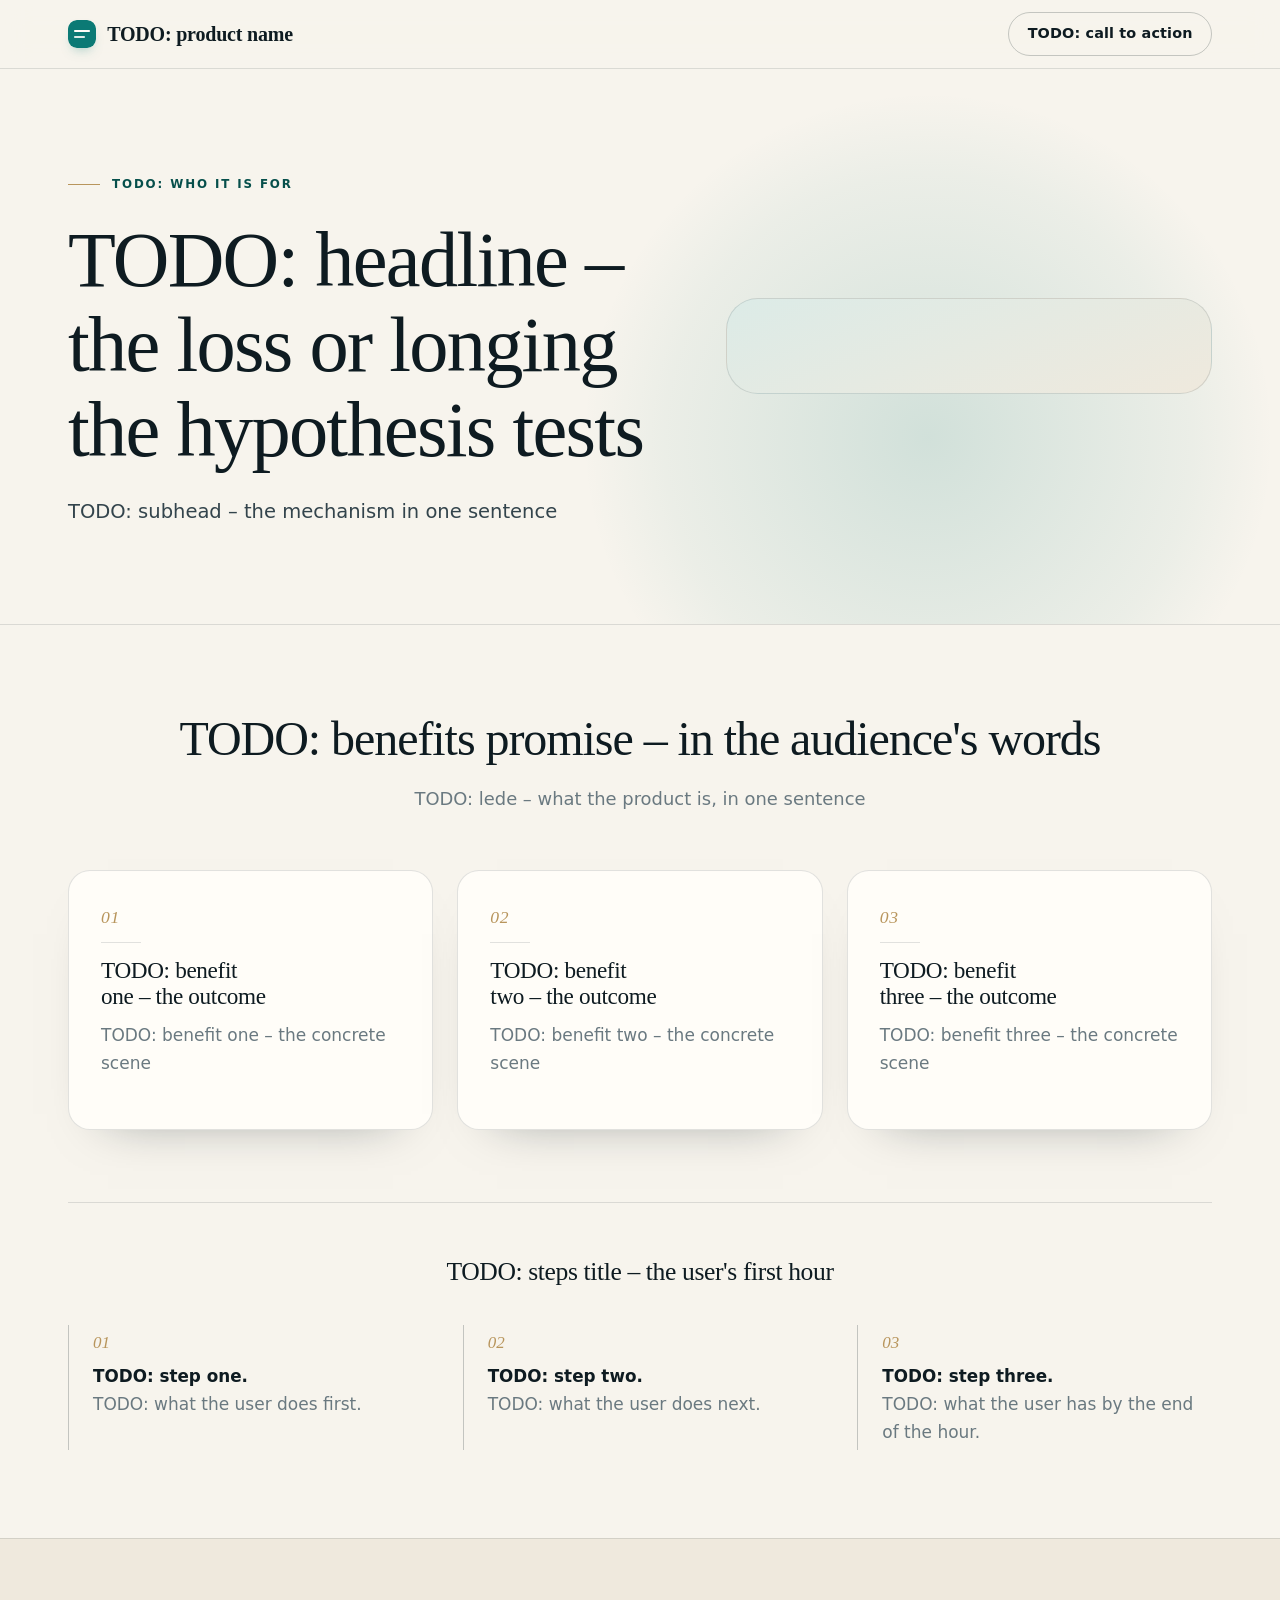
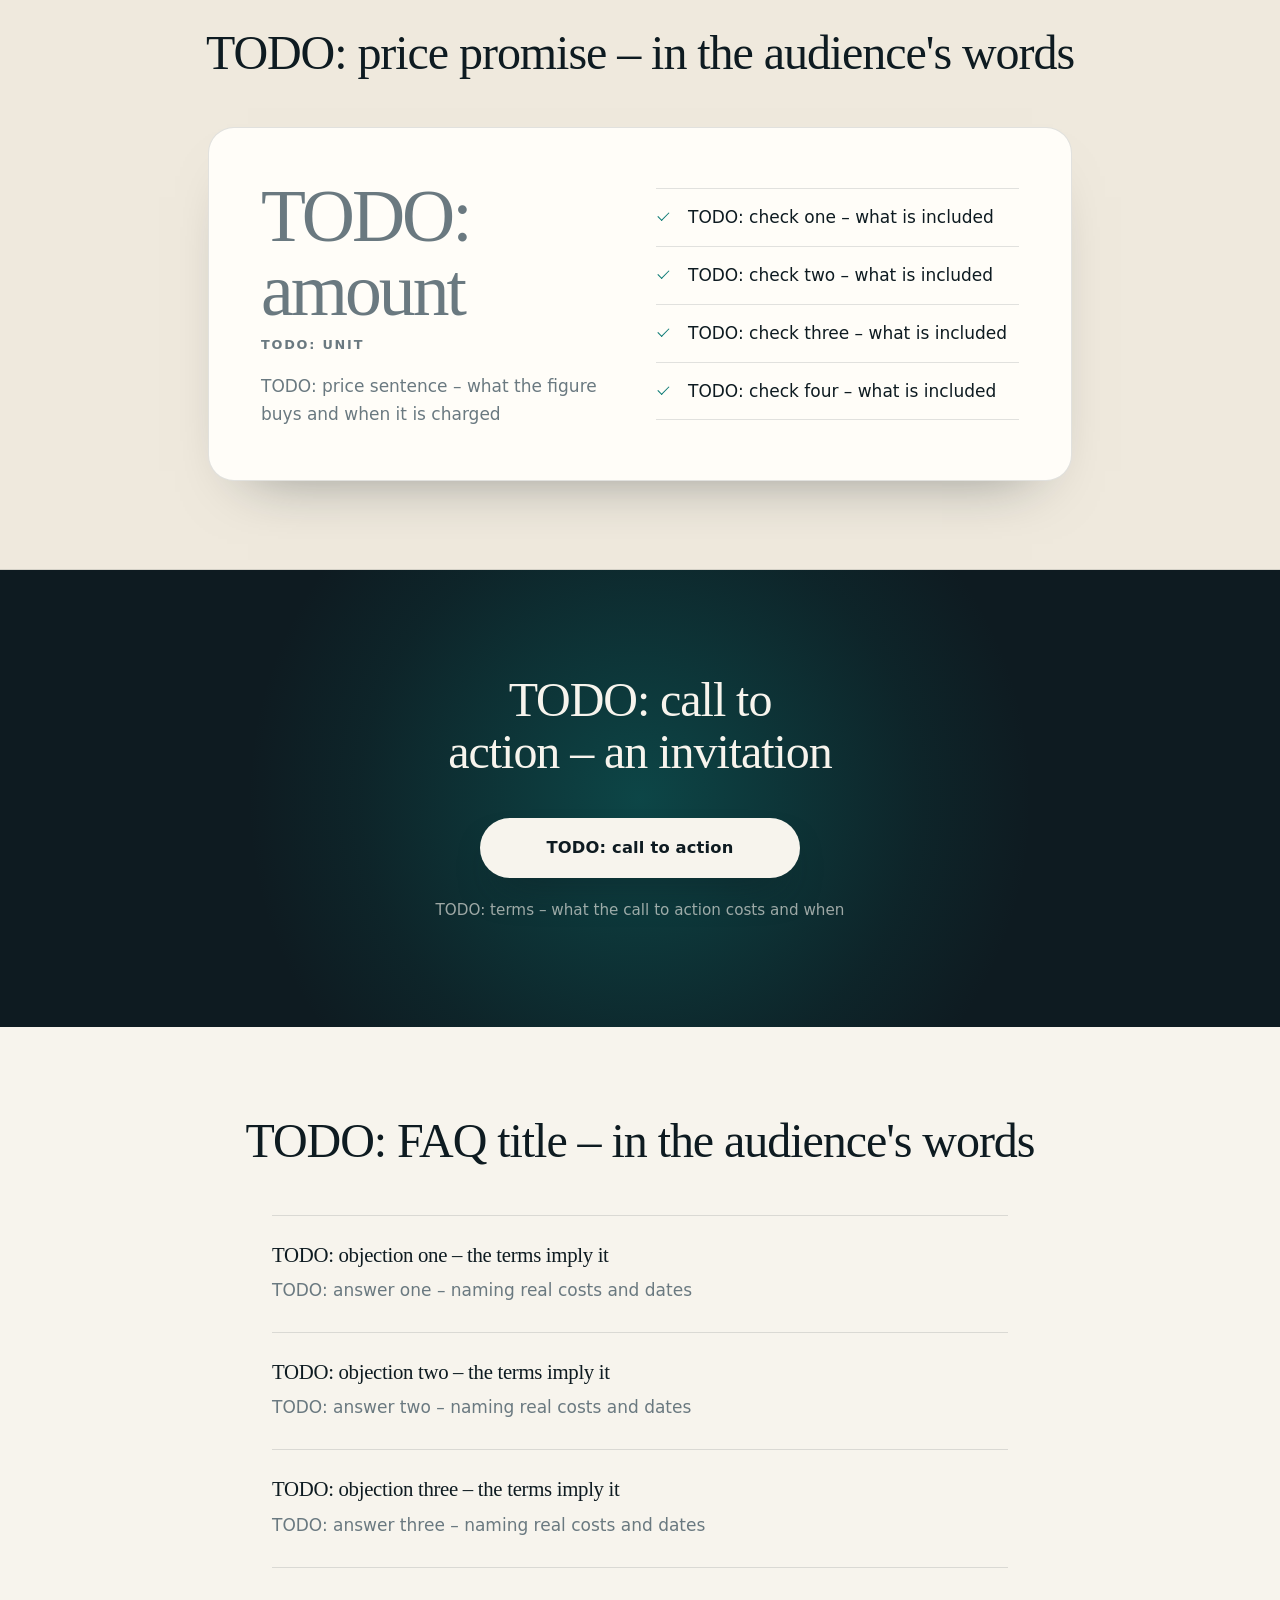
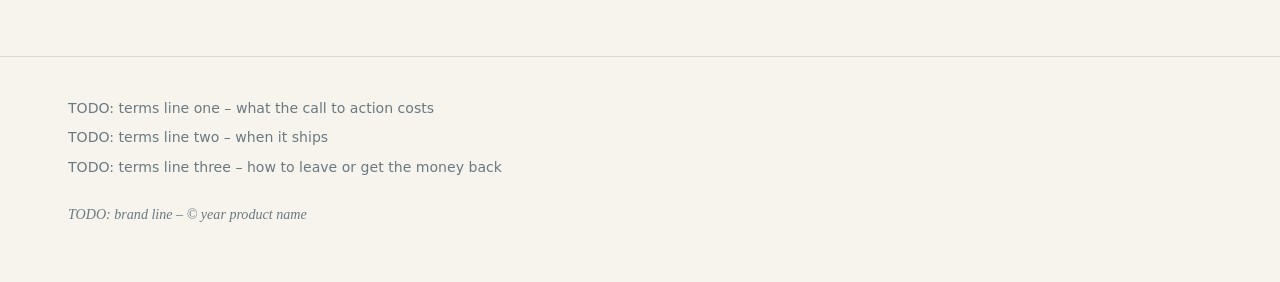
==== skills/add-landing-page/templates/index.html @ 7ed4544f "feat: made add-landing-page scaffold a designed page and hand off to refine-landing-page - the boile" ====
<!doctype html>
<html lang="en">
<head>
<meta charset="utf-8">
<meta name="viewport" content="width=device-width, initial-scale=1">
<title>TODO: headline</title>
<meta property="og:title" content="TODO: headline">
<meta property="og:description" content="TODO: subhead – the mechanism in one sentence">
<meta property="og:type" content="website">
<style>
  :root {
    /* TODO: look */
    --surface: #f7f4ed;
    --surface-deep: #efe9dd;
    --panel: #fffdf8;
    --ink: #0e1b21;
    --ink-soft: #33444c;
    --muted: #6a7980;
    --line: rgba(14, 27, 33, 0.12);
    --line-strong: rgba(14, 27, 33, 0.22);
    --accent: #0b7a75;
    --accent-deep: #064f4b;
    --accent-mist: #dcebe7;
    --gold: #b8955c;
    --serif: "New York", ui-serif, "Iowan Old Style", "Palatino Linotype", Palatino, Georgia, serif;
  }
  * { box-sizing: border-box; }
  html { scroll-behavior: smooth; }
  body {
    margin: 0;
    font-family: system-ui, -apple-system, "Segoe UI", Roboto, sans-serif;
    font-size: 17px;
    line-height: 1.65;
    color: var(--ink);
    background: var(--surface);
    -webkit-font-smoothing: antialiased;
    text-rendering: optimizeLegibility;
  }
  ::selection { background: var(--accent-mist); color: var(--ink); }
  :focus-visible { outline: 2px solid var(--accent); outline-offset: 3px; }
  .wrap { max-width: 74rem; margin: 0 auto; padding: 0 1.25rem; }
  h1, h2, h3 { margin: 0; font-family: var(--serif); font-weight: 500; line-height: 1.08; letter-spacing: -0.022em; text-wrap: balance; }
  h1 { font-size: clamp(2.7rem, 6.2vw, 4.9rem); }
  h2 { font-size: clamp(2rem, 4.2vw, 3rem); text-align: center; }
  h3 { font-size: 1.45rem; letter-spacing: -0.015em; }
  p { margin: 0; }
  .eyebrow { display: inline-flex; align-items: center; gap: 0.75rem; font-size: 0.74rem; font-weight: 600; letter-spacing: 0.16em; text-transform: uppercase; color: var(--accent-deep); margin-bottom: 1.5rem; }
  .eyebrow::before { content: ""; width: 2rem; height: 1px; background: var(--gold); }

  .top { position: sticky; top: 0; z-index: 10; background: color-mix(in srgb, var(--surface) 82%, transparent); backdrop-filter: saturate(140%) blur(14px); -webkit-backdrop-filter: saturate(140%) blur(14px); border-bottom: 1px solid var(--line); }
  .bar { display: flex; align-items: center; justify-content: space-between; height: 4.25rem; }
  .brand { display: inline-flex; align-items: center; gap: 0.7rem; font-family: var(--serif); font-weight: 600; font-size: 1.25rem; letter-spacing: -0.01em; color: var(--ink); text-decoration: none; }
  .brand svg { border-radius: 9px; box-shadow: 0 6px 14px -8px color-mix(in srgb, var(--accent) 80%, transparent); }
  .brand svg rect { fill: var(--accent); }
  .brand svg path { stroke: var(--panel); }
  .brand svg path + path { stroke: var(--accent-mist); }

  .button { display: block; padding: 1.05rem 1.9rem; border-radius: 999px; background: var(--ink); color: var(--surface); font-size: 1.02rem; font-weight: 600; letter-spacing: 0.01em; text-align: center; text-decoration: none; box-shadow: 0 14px 30px -16px color-mix(in srgb, var(--ink) 70%, transparent); transition: background 0.2s, transform 0.2s, box-shadow 0.2s; }
  .button:hover { background: var(--accent-deep); transform: translateY(-1px); box-shadow: 0 18px 34px -16px color-mix(in srgb, var(--accent-deep) 70%, transparent); }
  .button.small { display: inline-block; padding: 0.6rem 1.15rem; font-size: 0.9rem; background: transparent; color: var(--ink); border: 1px solid var(--line-strong); box-shadow: none; }
  .button.small:hover { background: var(--ink); color: var(--surface); transform: none; }

  .intro { position: relative; overflow: hidden; padding: 4rem 0 4.5rem; border-bottom: 1px solid var(--line); }
  .intro::before { content: ""; position: absolute; inset: -20% -10% auto auto; width: 60rem; height: 60rem; border-radius: 50%; background: radial-gradient(closest-side, color-mix(in srgb, var(--accent) 16%, transparent), color-mix(in srgb, var(--accent) 5%, transparent) 55%, transparent 72%); pointer-events: none; }
  .intro .wrap { position: relative; display: grid; gap: 3rem; align-items: center; }
  #headline p { font-size: 1.22rem; line-height: 1.6; color: var(--ink-soft); margin-top: 1.5rem; max-width: 31rem; }
  #hero { margin: 0; position: relative; padding: 2.5rem 1rem; }
  #hero::before { content: ""; position: absolute; inset: 0; border-radius: 32px; background: linear-gradient(160deg, var(--accent-mist), var(--surface-deep)); border: 1px solid var(--line); }
  #hero img { position: relative; display: block; width: 100%; max-width: 19rem; height: auto; margin: 0 auto; border-radius: 38px; border: 9px solid var(--ink); box-shadow: 0 50px 90px -40px color-mix(in srgb, var(--ink) 65%, transparent), 0 0 0 1px color-mix(in srgb, var(--panel) 35%, transparent); }
  #hero img.desktop { max-width: 100%; border-radius: 14px; border: 1px solid var(--line); }

  section { padding: 5.5rem 0; }
  .lede { text-align: center; color: var(--muted); font-size: 1.12rem; max-width: 36rem; margin: 1.25rem auto 0; }

  #benefits .grid { display: grid; gap: 1.5rem; margin-top: 3.5rem; }
  .benefit { display: flex; flex-direction: column; background: var(--panel); border: 1px solid var(--line); border-radius: 22px; padding: 2rem 2rem 1.5rem; box-shadow: 0 1px 0 color-mix(in srgb, var(--panel) 80%, transparent) inset, 0 24px 50px -40px color-mix(in srgb, var(--ink) 50%, transparent); }
  .benefit h3 { margin-top: 0.4rem; }
  .benefit p { color: var(--muted); margin-top: 0.75rem; margin-bottom: 1.75rem; }
  .benefit img { display: block; width: 100%; height: 17rem; margin-top: auto; object-fit: cover; object-position: left top; border-radius: 14px; border: 1px solid var(--line); background: var(--surface-deep); }
  .num { align-self: flex-start; font-family: var(--serif); font-style: italic; font-size: 1.1rem; color: var(--gold); letter-spacing: 0.04em; padding-bottom: 0.6rem; margin-bottom: 0.6rem; border-bottom: 1px solid var(--line); min-width: 2.5rem; }

  .steps { margin-top: 4.5rem; padding-top: 3rem; border-top: 1px solid var(--line); text-align: center; }
  .steps-title { font-family: var(--serif); font-size: 1.6rem; letter-spacing: -0.015em; }
  .steps ol { list-style: none; counter-reset: step; padding: 0; margin: 2rem 0 0; display: grid; gap: 1.5rem; text-align: left; }
  .steps li { counter-increment: step; padding: 0.25rem 0 0.25rem 1.5rem; border-left: 1px solid var(--line-strong); color: var(--muted); }
  .steps li::before { content: "0" counter(step); display: block; font-family: var(--serif); font-style: italic; color: var(--gold); margin-bottom: 0.35rem; }
  .steps strong { display: block; color: var(--ink); font-weight: 600; font-size: 1.05rem; }

  #price { background: var(--surface-deep); border-top: 1px solid var(--line); border-bottom: 1px solid var(--line); }
  .price-card { max-width: 54rem; margin: 3rem auto 0; background: var(--panel); border: 1px solid var(--line); border-radius: 26px; padding: 2.5rem; display: grid; gap: 2rem; box-shadow: 0 30px 60px -40px color-mix(in srgb, var(--ink) 50%, transparent); }
  .price-card .amount { font-family: var(--serif); font-size: 4.6rem; line-height: 1; letter-spacing: -0.04em; }
  .price-card .amount small { display: block; font-family: system-ui, -apple-system, "Segoe UI", Roboto, sans-serif; font-size: 0.8rem; font-weight: 600; letter-spacing: 0.14em; text-transform: uppercase; color: var(--muted); margin-top: 0.75rem; }
  .price-card p { color: var(--muted); }
  .price-main p + p { margin-top: 1.25rem; max-width: 22rem; }
  .checks { list-style: none; padding: 0; margin: 0; display: grid; gap: 0; align-self: center; }
  .checks li { padding: 0.9rem 0 0.9rem 2rem; position: relative; color: var(--ink); border-bottom: 1px solid var(--line); }
  .checks li:first-child { border-top: 1px solid var(--line); }
  .checks li::before { content: ""; position: absolute; left: 0.1rem; top: 1.45rem; width: 0.6rem; height: 0.32rem; border-left: 1.5px solid var(--accent); border-bottom: 1.5px solid var(--accent); transform: rotate(-45deg); }

  #cta { position: relative; overflow: hidden; background: var(--ink); color: var(--surface); text-align: center; padding: 6.5rem 0; }
  #cta::before { content: ""; position: absolute; left: 50%; top: 50%; width: 70rem; height: 70rem; transform: translate(-50%, -50%); border-radius: 50%; background: radial-gradient(closest-side, color-mix(in srgb, var(--accent) 45%, transparent), color-mix(in srgb, var(--accent) 10%, transparent) 50%, transparent 70%); pointer-events: none; }
  #cta .wrap { position: relative; max-width: 40rem; }
  #cta h2 { color: var(--surface); }
  #cta .button { margin: 2.5rem auto 0; max-width: 20rem; background: var(--surface); color: var(--ink); box-shadow: 0 20px 40px -20px color-mix(in srgb, var(--ink) 80%, transparent); }
  #cta .button:hover { background: var(--panel); }
  #cta p { color: color-mix(in srgb, var(--surface) 62%, transparent); margin-top: 1.25rem; font-size: 0.95rem; }

  #faq .list { max-width: 46rem; margin: 3rem auto 0; border-top: 1px solid var(--line); }
  .qa { border-bottom: 1px solid var(--line); padding: 1.75rem 0; }
  .qa h3 { font-size: 1.3rem; }
  .qa p { color: var(--muted); margin-top: 0.6rem; }

  #terms { border-top: 1px solid var(--line); padding: 2.5rem 0 3.5rem; font-size: 0.88rem; color: var(--muted); }
  #terms p + p { margin-top: 0.4rem; }
  #terms p:last-child { margin-top: 1.5rem; font-family: var(--serif); font-style: italic; }

  @media (min-width: 54rem) {
    .intro { padding: 6rem 0; }
    .intro .wrap { grid-template-columns: 1.1fr 0.9fr; gap: 4rem; }
    #hero { padding: 3rem 2rem; }
    #benefits .grid { grid-template-columns: repeat(3, 1fr); align-items: stretch; }
    .steps ol { grid-template-columns: repeat(3, 1fr); gap: 2.5rem; }
    .price-card { grid-template-columns: 1fr 1fr; padding: 3.25rem; }
  }
</style>
<!-- TODO: analytics – paste the snippet here verbatim, or delete this comment. -->
</head>
<body>
<nav class="top" aria-label="Main">
  <div class="wrap bar">
    <a class="brand" href="#headline">
      <svg width="28" height="28" viewBox="0 0 28 28" aria-hidden="true"><rect width="28" height="28" rx="8"/><path d="M7 11h14" fill="none" stroke-width="2.2" stroke-linecap="round"/><path d="M7 17h9" fill="none" stroke-width="2.2" stroke-linecap="round"/></svg>
      TODO: product name
    </a>
    <a class="button small" href="#cta">TODO: call to action</a>
  </div>
</nav>
<div class="intro">
  <div class="wrap">
    <header id="headline">
      <span class="eyebrow">TODO: who it is for</span>
      <h1>TODO: headline – the loss or longing the hypothesis tests</h1>
      <p>TODO: subhead – the mechanism in one sentence</p>
    </header>

    <figure id="hero">
      <!-- TODO: hero screen – &lt;img src="mock-{hero-slug}.png" alt="…"&gt; goes here. -->
    </figure>
  </div>
</div>

<section id="benefits">
  <div class="wrap">
    <h2>TODO: benefits promise – in the audience's words</h2>
    <p class="lede">TODO: lede – what the product is, in one sentence</p>
    <div class="grid">
      <div class="benefit">
        <span class="num">01</span>
        <h3>TODO: benefit one – the outcome</h3>
        <p>TODO: benefit one – the concrete scene</p>
        <!-- TODO: screenshot – &lt;img src="mock-{slug}.png" alt="…"&gt; goes here. -->
      </div>
      <div class="benefit">
        <span class="num">02</span>
        <h3>TODO: benefit two – the outcome</h3>
        <p>TODO: benefit two – the concrete scene</p>
        <!-- TODO: screenshot – &lt;img src="mock-{slug}.png" alt="…"&gt; goes here. -->
      </div>
      <div class="benefit">
        <span class="num">03</span>
        <h3>TODO: benefit three – the outcome</h3>
        <p>TODO: benefit three – the concrete scene</p>
        <!-- TODO: screenshot – &lt;img src="mock-{slug}.png" alt="…"&gt; goes here. -->
      </div>
    </div>
    <div class="steps">
      <p class="steps-title">TODO: steps title – the user's first hour</p>
      <ol>
        <li><strong>TODO: step one.</strong> TODO: what the user does first.</li>
        <li><strong>TODO: step two.</strong> TODO: what the user does next.</li>
        <li><strong>TODO: step three.</strong> TODO: what the user has by the end of the hour.</li>
      </ol>
    </div>
  </div>
</section>

<section id="price">
  <div class="wrap">
    <h2>TODO: price promise – in the audience's words</h2>
    <div class="price-card">
      <div class="price-main">
        <p class="amount">TODO: amount<small>TODO: unit</small></p>
        <p>TODO: price sentence – what the figure buys and when it is charged</p>
      </div>
      <ul class="checks">
        <li>TODO: check one – what is included</li>
        <li>TODO: check two – what is included</li>
        <li>TODO: check three – what is included</li>
        <li>TODO: check four – what is included</li>
      </ul>
    </div>
  </div>
</section>

<section id="cta">
  <div class="wrap">
    <h2>TODO: call to action – an invitation</h2>
    <a class="button" href="">TODO: call to action</a>
    <p>TODO: terms – what the call to action costs and when</p>
  </div>
</section>

<section id="faq">
  <div class="wrap">
    <h2>TODO: FAQ title – in the audience's words</h2>
    <div class="list">
      <div class="qa"><h3>TODO: objection one – the terms imply it</h3><p>TODO: answer one – naming real costs and dates</p></div>
      <div class="qa"><h3>TODO: objection two – the terms imply it</h3><p>TODO: answer two – naming real costs and dates</p></div>
      <div class="qa"><h3>TODO: objection three – the terms imply it</h3><p>TODO: answer three – naming real costs and dates</p></div>
    </div>
  </div>
</section>

<footer id="terms">
  <div class="wrap">
    <p>TODO: terms line one – what the call to action costs</p>
    <p>TODO: terms line two – when it ships</p>
    <p>TODO: terms line three – how to leave or get the money back</p>
    <p>TODO: brand line – © year product name</p>
  </div>
</footer>
</body>
</html>
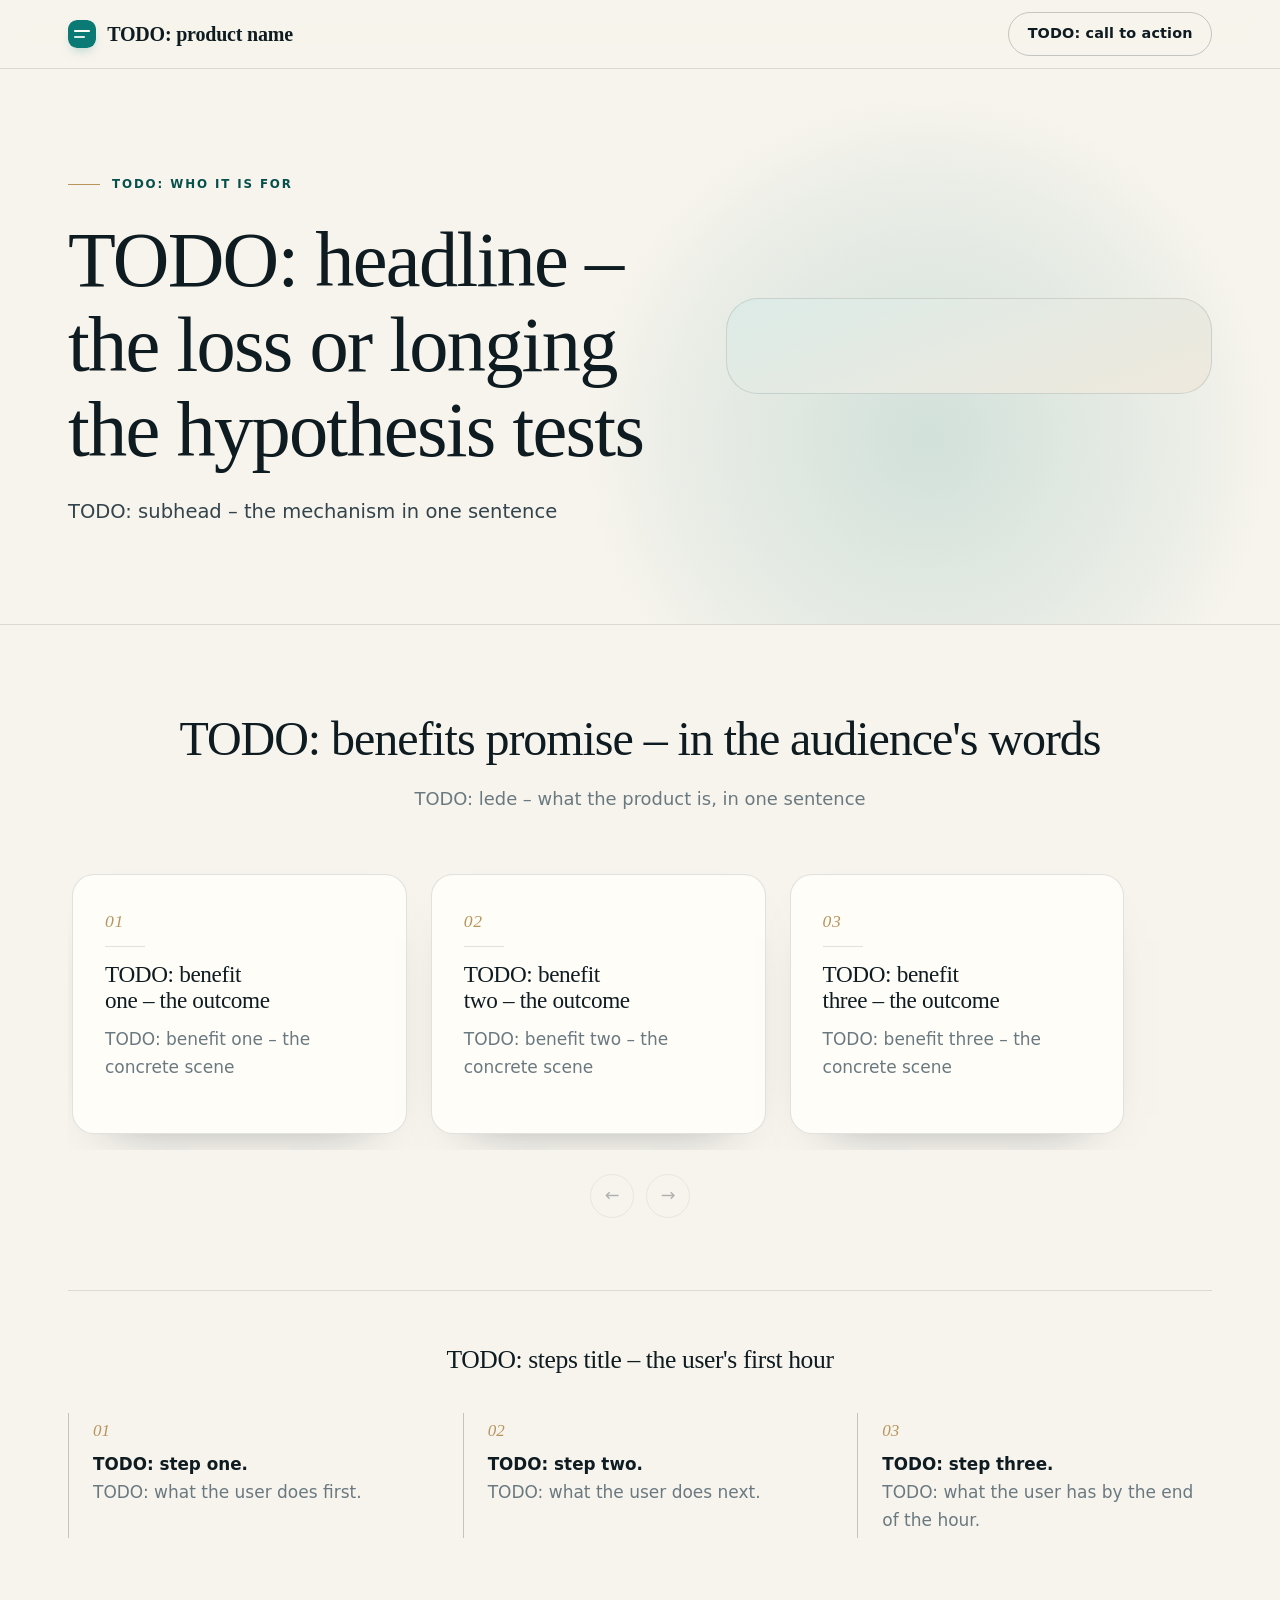
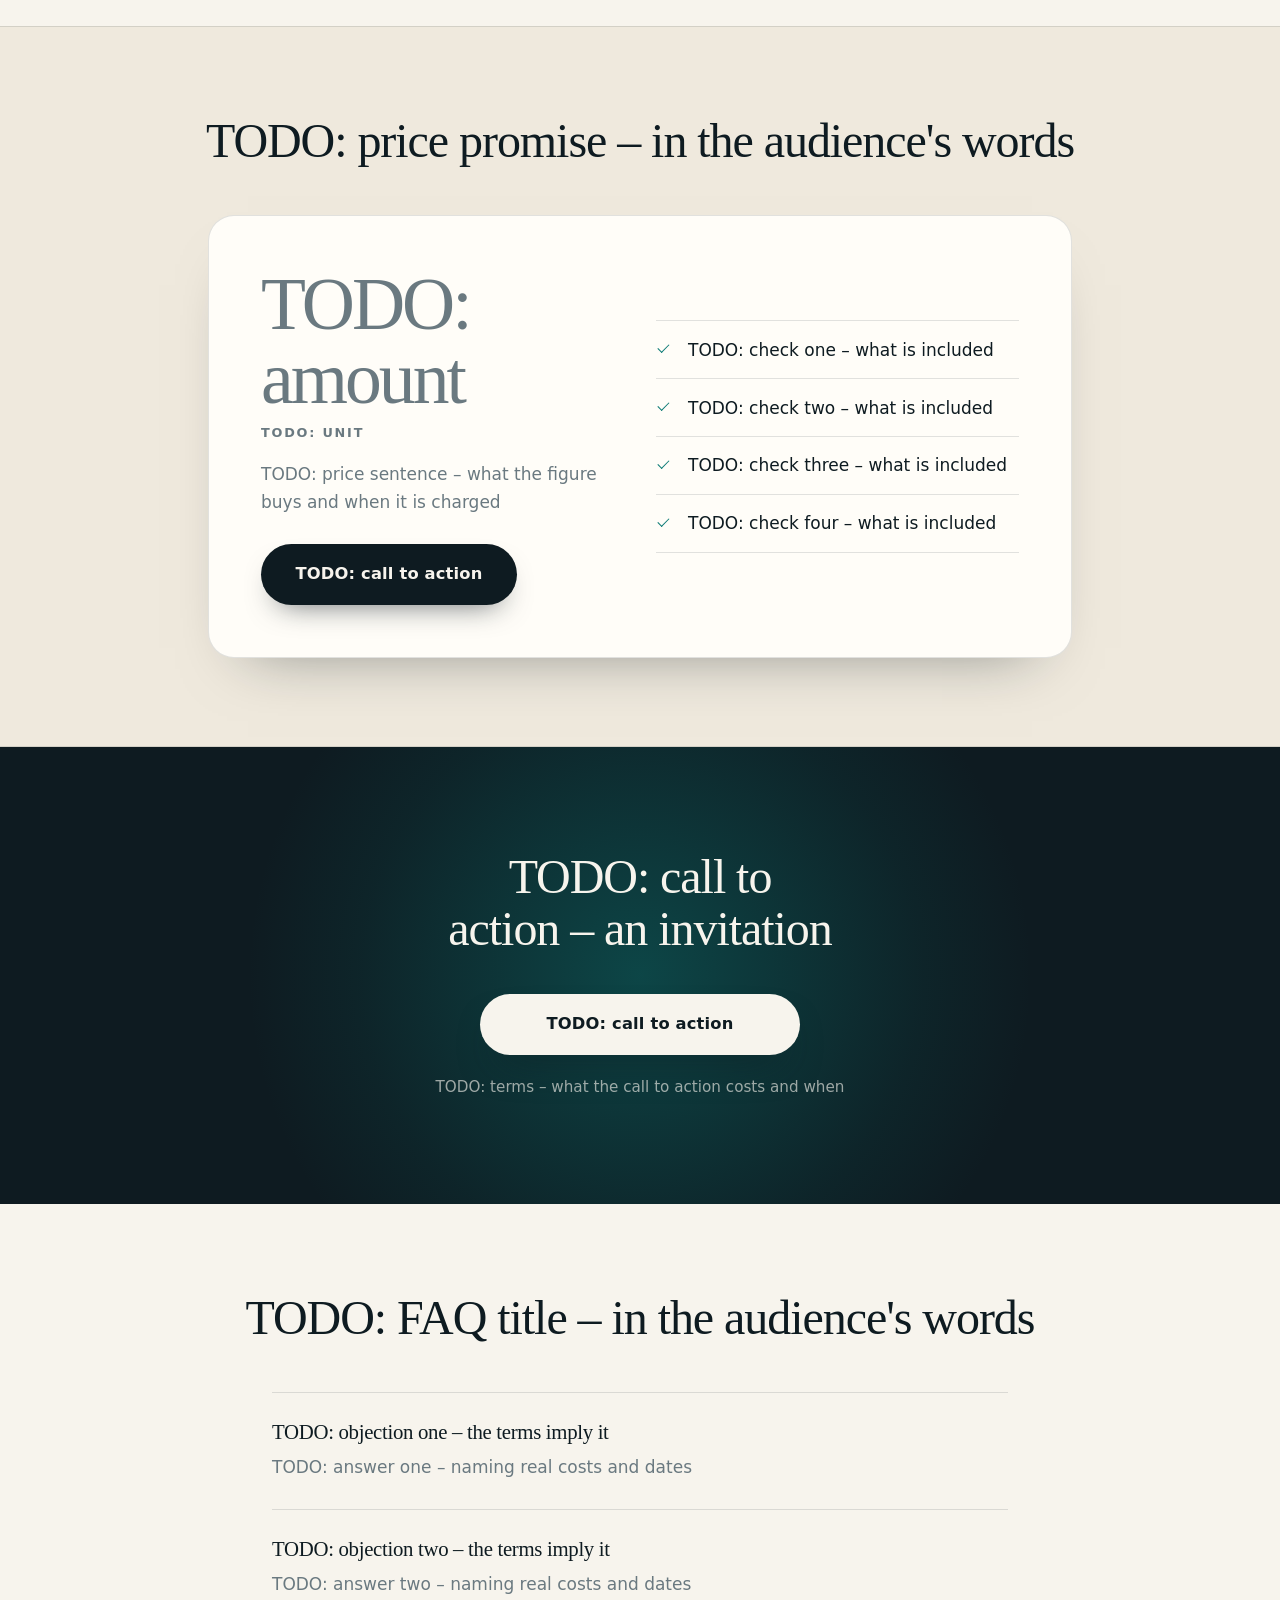
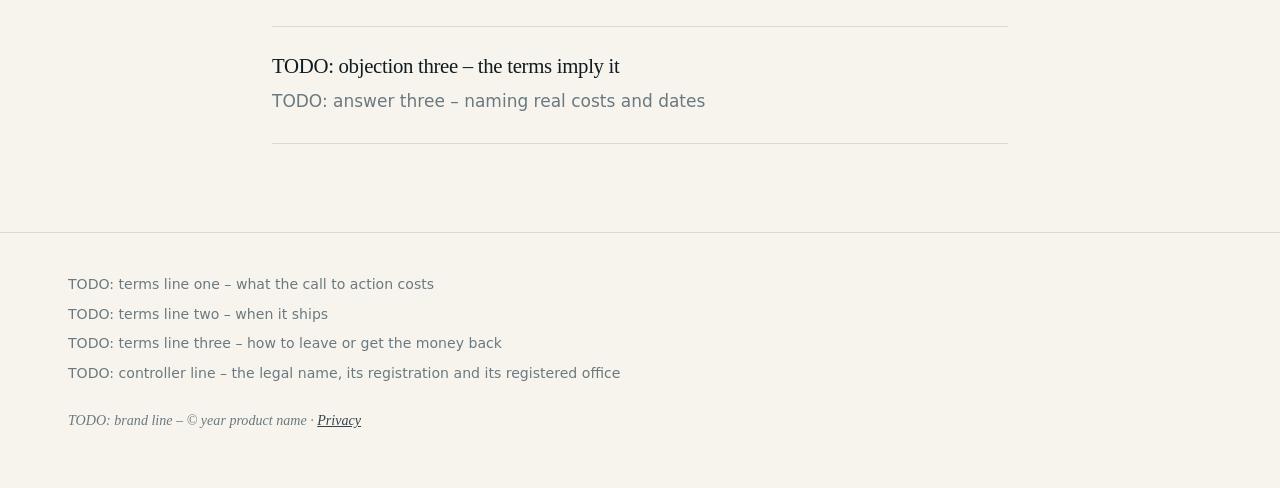
==== commit 9d1281d1: "feat: moved the landing page from github pages to a cloudflare worker - the page template carries a " ====
--- a/skills/add-landing-page/templates/index.html
+++ b/skills/add-landing-page/templates/index.html
@@ -72,7 +72,13 @@
   section { padding: 5.5rem 0; }
   .lede { text-align: center; color: var(--muted); font-size: 1.12rem; max-width: 36rem; margin: 1.25rem auto 0; }
 
-  #benefits .grid { display: grid; gap: 1.5rem; margin-top: 3.5rem; }
+  #benefits .grid { display: grid; grid-auto-flow: column; grid-auto-columns: min(85%, 22rem); gap: 1.5rem; margin-top: 3.5rem; padding: 0.25rem 0.25rem 1rem; overflow-x: auto; scroll-snap-type: x mandatory; scrollbar-width: none; }
+  #benefits .grid::-webkit-scrollbar { display: none; }
+  #benefits .benefit { scroll-snap-align: start; }
+  .carousel-nav { display: flex; justify-content: center; gap: 0.75rem; margin-top: 1.5rem; }
+  .carousel-nav button { width: 2.75rem; height: 2.75rem; border-radius: 50%; border: 1px solid var(--line-strong); background: transparent; color: var(--ink); font: inherit; font-size: 1.1rem; cursor: pointer; transition: background 0.2s, color 0.2s; }
+  .carousel-nav button:hover { background: var(--ink); color: var(--surface); }
+  .carousel-nav button:disabled { opacity: 0.3; cursor: default; background: transparent; color: var(--ink); }
   .benefit { display: flex; flex-direction: column; background: var(--panel); border: 1px solid var(--line); border-radius: 22px; padding: 2rem 2rem 1.5rem; box-shadow: 0 1px 0 color-mix(in srgb, var(--panel) 80%, transparent) inset, 0 24px 50px -40px color-mix(in srgb, var(--ink) 50%, transparent); }
   .benefit h3 { margin-top: 0.4rem; }
   .benefit p { color: var(--muted); margin-top: 0.75rem; margin-bottom: 1.75rem; }
@@ -92,6 +98,7 @@
   .price-card .amount small { display: block; font-family: system-ui, -apple-system, "Segoe UI", Roboto, sans-serif; font-size: 0.8rem; font-weight: 600; letter-spacing: 0.14em; text-transform: uppercase; color: var(--muted); margin-top: 0.75rem; }
   .price-card p { color: var(--muted); }
   .price-main p + p { margin-top: 1.25rem; max-width: 22rem; }
+  .price-main .button { margin-top: 1.75rem; max-width: 16rem; }
   .checks { list-style: none; padding: 0; margin: 0; display: grid; gap: 0; align-self: center; }
   .checks li { padding: 0.9rem 0 0.9rem 2rem; position: relative; color: var(--ink); border-bottom: 1px solid var(--line); }
   .checks li:first-child { border-top: 1px solid var(--line); }
@@ -113,17 +120,35 @@
   #terms { border-top: 1px solid var(--line); padding: 2.5rem 0 3.5rem; font-size: 0.88rem; color: var(--muted); }
   #terms p + p { margin-top: 0.4rem; }
   #terms p:last-child { margin-top: 1.5rem; font-family: var(--serif); font-style: italic; }
+  #terms a, #waitlist a { color: var(--ink-soft); }
+
+  #waitlist { max-width: 26rem; width: calc(100% - 2.5rem); padding: 2.25rem; border: 1px solid var(--line-strong); border-radius: 22px; background: var(--panel); color: var(--ink); }
+  #waitlist::backdrop { background: color-mix(in srgb, var(--surface) 70%, transparent); backdrop-filter: blur(6px); }
+  #waitlist h3 { font-size: 1.6rem; }
+  #waitlist p { color: var(--muted); margin-top: 0.6rem; }
+  #waitlist label { display: block; margin-top: 1.5rem; font-size: 0.85rem; font-weight: 600; color: var(--ink-soft); }
+  #waitlist input { display: block; width: 100%; margin-top: 0.4rem; padding: 0.85rem 1rem; border-radius: 12px; border: 1px solid var(--line-strong); background: var(--surface); color: var(--ink); font: inherit; }
+  #waitlist button { width: 100%; margin-top: 1.25rem; border: 0; cursor: pointer; font: inherit; font-weight: 600; }
+  #waitlist .close { position: absolute; top: 0.75rem; right: 1rem; width: auto; margin: 0; background: none; color: var(--muted); font-size: 1.5rem; }
+  #waitlist .error { color: var(--accent-deep); font-size: 0.9rem; }
+  #waitlist .done { display: none; }
+  #waitlist.sent form { display: none; }
+  #waitlist.sent .done { display: block; }
 
   @media (min-width: 54rem) {
     .intro { padding: 6rem 0; }
     .intro .wrap { grid-template-columns: 1.1fr 0.9fr; gap: 4rem; }
     #hero { padding: 3rem 2rem; }
-    #benefits .grid { grid-template-columns: repeat(3, 1fr); align-items: stretch; }
+    #benefits .grid { grid-auto-columns: calc((100% - 3rem) / 3.25); }
     .steps ol { grid-template-columns: repeat(3, 1fr); gap: 2.5rem; }
     .price-card { grid-template-columns: 1fr 1fr; padding: 3.25rem; }
   }
 </style>
-<!-- TODO: analytics – paste the snippet here verbatim, or delete this comment. -->
+<script>
+  !function(t,e){var o,n,p,r;e.__SV||(window.posthog=e,e._i=[],e.init=function(i,s,a){function g(t,e){var o=e.split(".");2==o.length&&(t=t[o[0]],e=o[1]),t[e]=function(){t.push([e].concat(Array.prototype.slice.call(arguments,0)))}}(p=t.createElement("script")).type="text/javascript",p.crossOrigin="anonymous",p.async=!0,p.src=s.api_host.replace(".i.posthog.com","-assets.i.posthog.com")+"/static/array.js",(r=t.getElementsByTagName("script")[0]).parentNode.insertBefore(p,r);var u=e;for(void 0!==a?u=e[a]=[]:a="posthog",u.people=u.people||[],u.toString=function(t){var e="posthog";return"posthog"!==a&&(e+="."+a),t||(e+=" (stub)"),e},u.people.toString=function(){return u.toString(1)+".people (stub)"},o="init capture register register_once register_for_session unregister unregister_for_session getFeatureFlag getFeatureFlagPayload isFeatureEnabled reloadFeatureFlags updateEarlyAccessFeatureEnrollment getEarlyAccessFeatures on onFeatureFlags onSessionId getSurveys getActiveMatchingSurveys renderSurvey canRenderSurvey getNextSurveyStep identify setPersonProperties group resetGroups setPersonPropertiesForFlags resetPersonPropertiesForFlags setGroupPropertiesForFlags resetGroupPropertiesForFlags reset get_distinct_id getGroups get_session_id get_session_replay_url alias set_config startSessionRecording stopSessionRecording sessionRecordingStarted captureException loadToolbar get_property getSessionProperty createPersonProfile opt_in_capturing opt_out_capturing has_opted_in_capturing has_opted_out_capturing clear_opt_in_out_capturing debug".split(" "),n=0;n<o.length;n++)g(u,o[n]);e._i.push([i,s,a])},e.__SV=1)}(document,window.posthog||[]);
+  // TODO: analytics – the PostHog project key, and the region host: https://eu.i.posthog.com or https://us.i.posthog.com.
+  posthog.init('TODO: project key', { api_host: 'https://eu.i.posthog.com', person_profiles: 'identified_only', persistence: 'memory' });
+</script>
 </head>
 <body>
 <nav class="top" aria-label="Main">
@@ -132,7 +157,7 @@
       <svg width="28" height="28" viewBox="0 0 28 28" aria-hidden="true"><rect width="28" height="28" rx="8"/><path d="M7 11h14" fill="none" stroke-width="2.2" stroke-linecap="round"/><path d="M7 17h9" fill="none" stroke-width="2.2" stroke-linecap="round"/></svg>
       TODO: product name
     </a>
-    <a class="button small" href="#cta">TODO: call to action</a>
+    <a class="button small" href="#waitlist" data-waitlist="nav">TODO: call to action</a>
   </div>
 </nav>
 <div class="intro">
@@ -173,6 +198,10 @@
         <!-- TODO: screenshot – &lt;img src="mock-{slug}.png" alt="…"&gt; goes here. -->
       </div>
     </div>
+    <div class="carousel-nav">
+      <button type="button" data-step="-1" aria-label="Previous benefit">←</button>
+      <button type="button" data-step="1" aria-label="Next benefit">→</button>
+    </div>
     <div class="steps">
       <p class="steps-title">TODO: steps title – the user's first hour</p>
       <ol>
@@ -191,6 +220,7 @@
       <div class="price-main">
         <p class="amount">TODO: amount<small>TODO: unit</small></p>
         <p>TODO: price sentence – what the figure buys and when it is charged</p>
+        <a class="button" href="#waitlist" data-waitlist="price">TODO: call to action</a>
       </div>
       <ul class="checks">
         <li>TODO: check one – what is included</li>
@@ -205,7 +235,7 @@
 <section id="cta">
   <div class="wrap">
     <h2>TODO: call to action – an invitation</h2>
-    <a class="button" href="">TODO: call to action</a>
+    <a class="button" href="#waitlist" data-waitlist="cta">TODO: call to action</a>
     <p>TODO: terms – what the call to action costs and when</p>
   </div>
 </section>
@@ -226,8 +256,69 @@
     <p>TODO: terms line one – what the call to action costs</p>
     <p>TODO: terms line two – when it ships</p>
     <p>TODO: terms line three – how to leave or get the money back</p>
-    <p>TODO: brand line – © year product name</p>
+    <p>TODO: controller line – the legal name, its registration and its registered office</p>
+    <p>TODO: brand line – © year product name · <a href="/privacy">Privacy</a></p>
   </div>
 </footer>
+<dialog id="waitlist" aria-labelledby="waitlist-title">
+  <button class="close" type="button" aria-label="Close">×</button>
+  <form>
+    <h3 id="waitlist-title">TODO: waitlist title – that it is not out yet</h3>
+    <p>TODO: waitlist body – what the sign-up gets and when, in one or two sentences <a href="/privacy">Privacy</a></p>
+    <label for="waitlist-email">Email</label>
+    <input id="waitlist-email" name="email" type="email" autocomplete="email" required>
+    <button class="button" type="submit">Join the waitlist</button>
+    <p class="error" role="alert" hidden>That didn't go through. Check the address and try again.</p>
+  </form>
+  <div class="done">
+    <h3>You're on the list</h3>
+    <p>TODO: waitlist done – what happens next, in one sentence</p>
+  </div>
+</dialog>
+<script>
+  const cards = document.querySelector('#benefits .grid');
+  const [previous, next] = document.querySelectorAll('.carousel-nav button');
+  const updateNav = () => {
+    previous.disabled = cards.scrollLeft <= 1;
+    next.disabled = cards.scrollLeft + cards.clientWidth >= cards.scrollWidth - 1;
+  };
+  [previous, next].forEach(button => button.addEventListener('click', () => {
+    const card = cards.querySelector('.benefit');
+    cards.scrollBy({ left: Number(button.dataset.step) * (card.offsetWidth + 24), behavior: 'smooth' });
+  }));
+  cards.addEventListener('scroll', updateNav, { passive: true });
+  updateNav();
+
+  const waitlist = document.getElementById('waitlist');
+  document.querySelectorAll('[data-waitlist]').forEach(link => link.addEventListener('click', event => {
+    event.preventDefault();
+    posthog.capture('buy_click', { placement: link.dataset.waitlist });
+    waitlist.showModal();
+  }));
+  waitlist.querySelector('.close').addEventListener('click', () => waitlist.close());
+  waitlist.querySelector('form').addEventListener('submit', async event => {
+    event.preventDefault();
+    const form = event.target;
+    const email = form.email.value.trim();
+    const error = form.querySelector('.error');
+    form.querySelector('[type=submit]').disabled = true;
+    error.hidden = true;
+    try {
+      const response = await fetch('/api/waitlist', {
+        method: 'POST',
+        headers: { 'Content-Type': 'application/json' },
+        body: JSON.stringify({ email }),
+      });
+      if (!response.ok) throw new Error(response.status);
+      posthog.identify(email, { email });
+      posthog.capture('waitlist_signup');
+      waitlist.classList.add('sent');
+    } catch {
+      error.hidden = false;
+    } finally {
+      form.querySelector('[type=submit]').disabled = false;
+    }
+  });
+</script>
 </body>
 </html>
